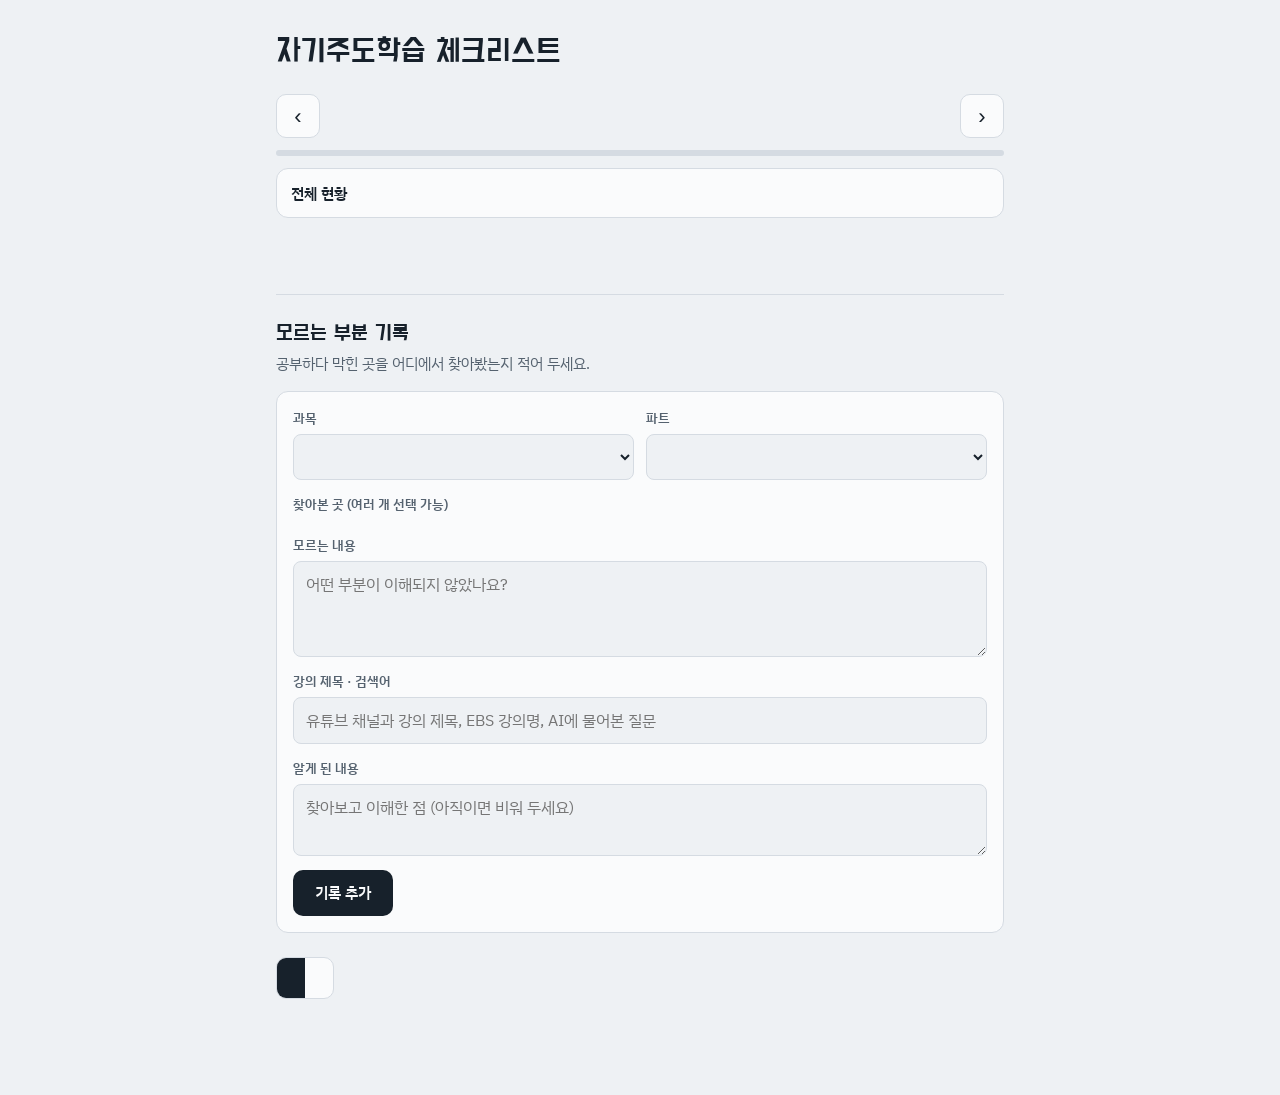
==== study-checklist/index.html @ 1275b54d "Create index.html" ====
<!doctype html>
<html lang="ko">
<head>
<meta charset="utf-8">
<meta name="viewport" content="width=device-width, initial-scale=1, viewport-fit=cover">
<meta name="robots" content="noindex, nofollow">
<meta name="referrer" content="no-referrer">
<title>자기주도학습 체크리스트</title>
<link rel="icon" href="data:,">
<link rel="preconnect" href="https://fonts.googleapis.com">
<link rel="preconnect" href="https://fonts.gstatic.com" crossorigin>
<link rel="stylesheet" href="https://fonts.googleapis.com/css2?family=Do+Hyeon&family=IBM+Plex+Sans+KR:wght@400;500;600&display=swap">
<style>
/* Layout: 한 열 노트 형태. 위에서 아래로 주간 진행 → 전체 현황 → 요일 탭 → 오늘 체크리스트 → 모르는 부분 기록.
   과목마다 고유 색(수학 파랑, 과학 초록, 국어 분홍, 영어 황색)을 쓰고 나머지는 먹색으로 통일한다. */
:root {
  color-scheme: light;
  --bg: #eef1f4;
  --surface: #fafbfc;
  --ink: #17212b;
  --ink-2: #55626f;
  --line: #d5dbe2;
  --accent: #17212b;
  --on-accent: #fafbfc;
  --focus: #2a62d6;
  --danger: #b3362b;
  --warn-bg: #fff4d6;
  --warn-ink: #5e4300;
  --math: #2a62d6;
  --sci: #17784d;
  --ko: #c4365f;
  --en: #8f5a05;
  --font-display: "Do Hyeon", "Apple SD Gothic Neo", "Malgun Gothic", sans-serif;
  --font-body: "IBM Plex Sans KR", "Apple SD Gothic Neo", "Malgun Gothic", "Noto Sans KR", sans-serif;
}
@media (prefers-color-scheme: dark) {
  :root:not([data-theme="light"]) {
    --bg: #0f141a;
    --surface: #171e26;
    --ink: #e7ecf1;
    --ink-2: #9aa7b4;
    --line: #2a343f;
    --accent: #e7ecf1;
    --on-accent: #0f141a;
    --focus: #7aa5ff;
    --danger: #ff8a7d;
    --warn-bg: #3a2f10;
    --warn-ink: #f6dfa0;
    --math: #6b9bff;
    --sci: #4cc48c;
    --ko: #ff7c9f;
    --en: #f0b24a;
    color-scheme: dark;
  }
}
:root[data-theme="dark"] {
  --bg: #0f141a;
  --surface: #171e26;
  --ink: #e7ecf1;
  --ink-2: #9aa7b4;
  --line: #2a343f;
  --accent: #e7ecf1;
  --on-accent: #0f141a;
  --focus: #7aa5ff;
  --danger: #ff8a7d;
  --warn-bg: #3a2f10;
  --warn-ink: #f6dfa0;
  --math: #6b9bff;
  --sci: #4cc48c;
  --ko: #ff7c9f;
  --en: #f0b24a;
  color-scheme: dark;
}

* { box-sizing: border-box; }
html { -webkit-text-size-adjust: 100%; }
body { margin: 0; background: var(--bg); color: var(--ink); font-family: var(--font-body); font-size: 15px; line-height: 1.55; }
h1, h2, h3, p { margin: 0; }
button, input, select, textarea { font: inherit; color: inherit; }
button { cursor: pointer; }
[hidden] { display: none !important; }
:focus-visible { outline: 2px solid var(--focus); outline-offset: 2px; }

.wrap { max-width: 760px; margin-inline: auto; padding-inline: 16px; padding-block: 20px 40px; padding-bottom: calc(40px + env(safe-area-inset-bottom, 0px)); }

/* 상단 */
.top { display: flex; flex-direction: column; gap: 12px; }
h1 { font-family: var(--font-display); font-weight: 400; font-size: clamp(24px, 6vw, 32px); line-height: 1.2; text-wrap: balance; }
.period { color: var(--ink-2); font-size: 13px; font-variant-numeric: tabular-nums; }
.modenote { background: var(--warn-bg); color: var(--warn-ink); border-radius: 10px; padding: 10px 14px; font-size: 14px; }
.weekrow { display: flex; align-items: center; gap: 8px; }
.weekinfo { flex: 1; min-width: 0; display: flex; align-items: baseline; justify-content: space-between; gap: 12px; flex-wrap: wrap; }
.weeklabel { font-weight: 600; font-size: 16px; font-variant-numeric: tabular-nums; }
.weekcount { color: var(--ink-2); font-size: 14px; font-variant-numeric: tabular-nums; }
.icon { width: 44px; height: 44px; flex: none; border: 1px solid var(--line); background: var(--surface); border-radius: 10px; font-size: 22px; line-height: 1; display: grid; place-items: center; }
.icon:hover:not(:disabled) { border-color: var(--ink-2); }
.icon:disabled { opacity: .35; cursor: default; }
.track { height: 6px; background: var(--line); border-radius: 3px; overflow: hidden; }
.fill { height: 100%; width: 0; background: var(--accent); border-radius: 3px; transition: width .25s ease; }
.link { align-self: flex-start; background: none; border: 0; padding: 6px 0; color: var(--ink); text-decoration: underline; text-underline-offset: 3px; font-size: 14px; }

/* 전체 현황 */
.overall { margin-top: 12px; background: var(--surface); border: 1px solid var(--line); border-radius: 12px; overflow: hidden; }
.overall > summary { min-height: 48px; display: flex; align-items: center; gap: 10px; padding-inline: 14px; font-weight: 600; cursor: pointer; list-style-position: inside; }
.overall > summary .sum-total { margin-left: auto; color: var(--ink-2); font-weight: 400; font-size: 13px; font-variant-numeric: tabular-nums; }
.owk { display: grid; grid-template-columns: minmax(0, 1fr) auto; align-items: center; column-gap: 12px; row-gap: 6px; width: 100%; text-align: left; border: 0; border-top: 1px solid var(--line); background: transparent; padding: 10px 14px; min-height: 56px; }
.owk:hover { background: var(--bg); }
.owk[aria-current="true"] { background: var(--bg); }
.owk .ow-name { font-weight: 600; font-size: 14px; font-variant-numeric: tabular-nums; }
.owk .ow-name small { font-weight: 400; color: var(--ink-2); margin-left: 6px; font-size: 12px; }
.owk .ow-stat { color: var(--ink-2); font-size: 13px; font-variant-numeric: tabular-nums; text-align: right; }
.owk .ow-bar { grid-column: 1 / -1; height: 4px; background: var(--line); border-radius: 2px; overflow: hidden; }
.owk .ow-bar i { display: block; height: 100%; background: var(--accent); }

/* 요일 탭 */
.tabs { position: sticky; top: env(safe-area-inset-top, 0px); z-index: 5; background: var(--bg); padding-block: 12px; display: grid; grid-template-columns: repeat(7, minmax(0, 1fr)); gap: 4px; margin-top: 4px; }
.tab { min-height: 66px; padding: 6px 2px; border: 1px solid var(--line); background: var(--surface); border-radius: 10px; display: flex; flex-direction: column; align-items: center; justify-content: center; gap: 2px; }
.tab .dn { font-weight: 600; font-size: 15px; }
.tab .dd { width: 24px; height: 24px; display: grid; place-items: center; border-radius: 50%; font-size: 13px; color: var(--ink-2); font-variant-numeric: tabular-nums; }
.tab.today .dd { border: 1.5px solid currentColor; color: var(--ink); font-weight: 600; }
.tab .dc { font-size: 11px; color: var(--ink-2); font-variant-numeric: tabular-nums; }
.tab.complete .dc { color: var(--sci); font-weight: 600; }
.tab[aria-current="true"] { background: var(--accent); color: var(--on-accent); border-color: var(--accent); }
.tab[aria-current="true"] .dd, .tab[aria-current="true"] .dc, .tab[aria-current="true"].complete .dc { color: var(--on-accent); }
.tab[aria-current="true"].today .dd { color: var(--on-accent); }

/* 오늘 체크리스트 */
.dayhead { display: flex; align-items: center; gap: 10px; flex-wrap: wrap; margin-top: 12px; }
h2 { font-family: var(--font-display); font-weight: 400; font-size: 22px; line-height: 1.3; }
.badge { background: var(--accent); color: var(--on-accent); border-radius: 999px; padding: 1px 10px; font-size: 12px; font-weight: 600; }
.daycount { margin-left: auto; font-family: var(--font-display); font-size: 22px; font-variant-numeric: tabular-nums; }
.alldone { color: var(--sci); font-weight: 600; margin-top: 6px; }
.group { margin-top: 18px; }
.grouphead { display: flex; align-items: center; gap: 8px; font-weight: 600; color: var(--c); font-size: 14px; }
.grouphead .dot { width: 10px; height: 10px; border-radius: 50%; background: var(--c); }
.grouphead .gc { margin-left: auto; color: var(--ink-2); font-weight: 400; font-variant-numeric: tabular-nums; }
.items { list-style: none; margin: 6px 0 0; padding: 0; background: var(--surface); border: 1px solid var(--line); border-radius: 12px; }
.item { display: flex; flex-wrap: wrap; align-items: center; column-gap: 8px; padding-inline: 14px 10px; }
.item + .item { border-top: 1px solid var(--line); }
.check { flex: 1 1 200px; min-width: 0; display: flex; align-items: center; gap: 12px; padding-block: 12px; min-height: 56px; cursor: pointer; }
.check input { position: absolute; opacity: 0; width: 1px; height: 1px; }
.box { flex: none; width: 26px; height: 26px; border: 2px solid var(--c); border-radius: 7px; position: relative; background: transparent; }
.check input:checked + .box { background: var(--c); }
.check input:checked + .box::after { content: ""; position: absolute; left: 7px; top: 2px; width: 7px; height: 13px; border: solid var(--on-accent); border-width: 0 2.5px 2.5px 0; transform: rotate(45deg); }
.check input:focus-visible + .box { outline: 2px solid var(--focus); outline-offset: 2px; }
.itext { min-width: 0; display: flex; flex-direction: column; }
.ititle { font-weight: 500; overflow-wrap: anywhere; }
.ihint { color: var(--ink-2); font-size: 13px; }
.item.done .ititle { text-decoration: line-through; color: var(--ink-2); }
.iact { margin-left: auto; display: flex; align-items: center; gap: 8px; flex-wrap: wrap; padding-bottom: 8px; }
.skip { display: inline-flex; align-items: center; gap: 6px; min-height: 40px; padding: 0 12px 0 10px; border: 1px solid var(--line); border-radius: 999px; font-size: 13px; color: var(--ink-2); cursor: pointer; }
.skip input { width: 18px; height: 18px; margin: 0; accent-color: var(--ink-2); }
.item.skipped .skip { background: var(--ink-2); border-color: var(--ink-2); color: var(--bg); font-weight: 600; }
.item.skipped .skip input { accent-color: var(--bg); }
.item.skipped .ititle { color: var(--ink-2); }
.ask { flex: none; border: 1px solid var(--line); background: transparent; border-radius: 999px; padding: 6px 12px; min-height: 36px; font-size: 13px; color: var(--ink-2); }
.ask:hover { color: var(--ink); border-color: var(--ink-2); }
.s-math { --c: var(--math); }
.s-sci { --c: var(--sci); }
.s-ko { --c: var(--ko); }
.s-en { --c: var(--en); }

/* 기록 */
.log { margin-top: 36px; padding-top: 24px; border-top: 1px solid var(--line); }
.lede { color: var(--ink-2); margin-top: 4px; }
form { margin-top: 16px; display: flex; flex-direction: column; gap: 14px; background: var(--surface); border: 1px solid var(--line); border-radius: 12px; padding: 16px; }
.two { display: grid; grid-template-columns: repeat(auto-fit, minmax(150px, 1fr)); gap: 12px; }
.field { display: flex; flex-direction: column; gap: 6px; min-width: 0; }
.field > span, legend { font-size: 13px; font-weight: 600; color: var(--ink-2); }
fieldset { border: 0; padding: 0; margin: 0; min-width: 0; }
legend { padding: 0; margin-bottom: 6px; }
select, input[type="text"], textarea { width: 100%; min-height: 44px; padding: 10px 12px; font-size: 16px; background: var(--bg); border: 1px solid var(--line); border-radius: 8px; }
textarea { resize: vertical; }
.chips { display: flex; flex-wrap: wrap; gap: 8px; }
.chip { min-height: 40px; padding: 6px 14px; border-radius: 999px; border: 1px solid var(--line); background: var(--bg); font-size: 14px; }
.chip[aria-pressed="true"] { background: var(--accent); color: var(--on-accent); border-color: var(--accent); font-weight: 600; }
.formfoot { display: flex; align-items: center; gap: 12px; flex-wrap: wrap; }
.primary { min-height: 46px; padding: 10px 22px; border: 0; border-radius: 10px; background: var(--accent); color: var(--on-accent); font-weight: 600; }
.hint { color: var(--ink-2); font-size: 13px; }
.msg { color: var(--danger); font-size: 13px; }

.logbar { margin-top: 24px; display: flex; align-items: center; justify-content: space-between; gap: 12px; flex-wrap: wrap; }
.seg { display: inline-flex; border: 1px solid var(--line); border-radius: 10px; overflow: hidden; background: var(--surface); }
.seg button { border: 0; background: transparent; padding: 8px 14px; min-height: 40px; font-size: 14px; }
.seg button[aria-pressed="true"] { background: var(--accent); color: var(--on-accent); font-weight: 600; }
.notes { list-style: none; margin: 12px 0 0; padding: 0; display: flex; flex-direction: column; gap: 10px; }
.empty { color: var(--ink-2); padding: 18px 4px; }
.note { background: var(--surface); border: 1px solid var(--line); border-radius: 12px; padding: 14px 16px; display: flex; flex-direction: column; gap: 8px; min-width: 0; }
.nhead { display: flex; align-items: center; gap: 8px; flex-wrap: wrap; font-size: 13px; }
.ntag { color: var(--c); font-weight: 600; }
.nwhen { color: var(--ink-2); }
.nsrc { margin-left: auto; display: flex; gap: 6px; flex-wrap: wrap; }
.nsrc span { border: 1px solid var(--line); border-radius: 999px; padding: 0 9px; font-size: 12px; }
.nq { font-weight: 500; white-space: pre-wrap; overflow-wrap: anywhere; }
.nmeta { color: var(--ink-2); font-size: 14px; white-space: pre-wrap; overflow-wrap: anywhere; }
.nmeta b { font-weight: 600; color: var(--ink); }
.nact { display: flex; align-items: center; justify-content: space-between; gap: 12px; flex-wrap: wrap; margin-top: 2px; }
.solved { display: inline-flex; align-items: center; gap: 8px; min-height: 40px; cursor: pointer; font-size: 14px; }
.solved input { width: 20px; height: 20px; accent-color: var(--sci); }
.del { border: 0; background: none; color: var(--ink-2); font-size: 13px; min-height: 40px; padding: 0 4px; text-decoration: underline; text-underline-offset: 3px; }
.del.armed { color: var(--danger); font-weight: 600; }
.note.isdone .nq { color: var(--ink-2); }

/* 주소 키가 없을 때 */
.gate { margin-top: 24px; background: var(--surface); border: 1px solid var(--line); border-radius: 12px; padding: 20px 18px; display: flex; flex-direction: column; gap: 8px; }
.gate p { color: var(--ink-2); }

footer { margin-top: 28px; color: var(--ink-2); font-size: 13px; }
footer .err { color: var(--danger); }

@media (min-width: 560px) {
  .wrap { padding-block: 32px 56px; }
  .tab { min-height: 72px; }
}
@media (prefers-reduced-motion: reduce) {
  .fill { transition: none; }
}
</style>
</head>
<body>

<div class="wrap">
  <header class="top">
    <h1>자기주도학습 체크리스트</h1>
    <p class="period" id="period"></p>
    <p class="modenote" id="modeNote" hidden></p>
  </header>

  <section id="gate" class="gate" hidden>
    <h2>주소를 다시 확인해 주세요</h2>
    <p>이 페이지는 부모님께 받은 전체 주소로만 열려요. 주소 끝의 # 뒤 글자까지 함께 열어 주세요.</p>
  </section>

  <div id="app">
    <div class="weekrow" style="margin-top:12px">
      <button id="prevWeek" class="icon" type="button" aria-label="이전 주">‹</button>
      <div class="weekinfo">
        <span id="weekLabel" class="weeklabel"></span>
        <span id="weekCount" class="weekcount"></span>
      </div>
      <button id="nextWeek" class="icon" type="button" aria-label="다음 주">›</button>
    </div>
    <div class="track" id="weekTrack" role="progressbar" aria-label="이번 주 진행률" aria-valuemin="0" aria-valuemax="100" aria-valuenow="0" style="margin-top:12px"><div id="weekFill" class="fill"></div></div>
    <button id="thisWeek" class="link" type="button" hidden>이번 주로 돌아가기</button>

    <details class="overall" id="overall">
      <summary><span>전체 현황</span><span class="sum-total" id="sumTotal"></span></summary>
      <div id="overallList"></div>
    </details>

    <nav id="tabs" class="tabs" aria-label="요일 선택"></nav>

    <main>
      <section aria-labelledby="dayTitle">
        <div class="dayhead">
          <h2 id="dayTitle"></h2>
          <span id="todayBadge" class="badge" hidden>오늘</span>
          <span id="dayCount" class="daycount"></span>
        </div>
        <p id="allDone" class="alldone" hidden></p>
        <div id="groups"></div>
      </section>

      <section id="log" class="log" aria-labelledby="logTitle">
        <h2 id="logTitle">모르는 부분 기록</h2>
        <p class="lede">공부하다 막힌 곳을 어디에서 찾아봤는지 적어 두세요.</p>

        <form id="noteForm" novalidate>
          <div class="two">
            <label class="field"><span>과목</span><select id="nSubject"></select></label>
            <label class="field"><span>파트</span><select id="nPart"></select></label>
          </div>
          <fieldset>
            <legend>찾아본 곳 (여러 개 선택 가능)</legend>
            <div id="nSources" class="chips"></div>
          </fieldset>
          <label class="field"><span>모르는 내용</span><textarea id="nQuestion" rows="3" placeholder="어떤 부분이 이해되지 않았나요?"></textarea></label>
          <label class="field"><span>강의 제목 · 검색어</span><input id="nQuery" type="text" autocomplete="off" placeholder="유튜브 채널과 강의 제목, EBS 강의명, AI에 물어본 질문"></label>
          <label class="field"><span>알게 된 내용</span><textarea id="nAnswer" rows="2" placeholder="찾아보고 이해한 점 (아직이면 비워 두세요)"></textarea></label>
          <div class="formfoot">
            <button class="primary" type="submit">기록 추가</button>
            <span id="nDayHint" class="hint"></span>
            <span id="nMsg" class="msg" role="alert"></span>
          </div>
        </form>

        <div class="logbar">
          <div class="seg" role="group" aria-label="기록 보기 범위">
            <button id="fDay" type="button" aria-pressed="true"></button>
            <button id="fWeek" type="button" aria-pressed="false"></button>
          </div>
        </div>
        <ul id="notes" class="notes"></ul>
      </section>
    </main>
  </div>

  <footer><span id="saveStatus" aria-live="polite"></span></footer>
</div>

<noscript><p style="padding:16px">이 페이지는 JavaScript가 켜져 있어야 동작해요.</p></noscript>

<script type="module">
import { firebaseConfig } from './firebase-config.js';

document.documentElement.lang = 'ko';

/* ---------- 학습 계획 ---------- */
const DAYS = ['월', '화', '수', '목', '금', '토', '일'];
const SUBJ = { math: '수학', sci: '과학', ko: '국어', en: '영어' };
const ORDER = ['math', 'sci', 'ko', 'en'];
const PARTS = {
  math: ['학원 수업', '기타'],
  sci: ['학원 수업', '기타'],
  ko: ['어휘', '문법', '문학', '비문학', '기타'],
  en: ['단어', '문법·구문·독해', '기타']
};
const SOURCES = ['유튜브 강의', 'EBS 강의', 'AI 검색', '기타'];
const ITEMS = {
  math: { s: 'math', part: '학원 수업', title: '수학 학원 출석', hint: '학원에 다녀왔으면 체크' },
  sci: { s: 'sci', part: '학원 수업', title: '과학 학원 출석', hint: '학원에 다녀왔으면 체크' },
  kov: { s: 'ko', part: '어휘', title: '국어 어휘', hint: '매일' },
  kog: { s: 'ko', part: '문법', title: '국어 문법', hint: '금요일' },
  kol: { s: 'ko', part: '문학', title: '국어 문학', hint: '금요일' },
  kon: { s: 'ko', part: '비문학', title: '국어 비문학', hint: '일요일' },
  env: { s: 'en', part: '단어', title: '영어 단어', hint: '매일' },
  eng: { s: 'en', part: '문법·구문·독해', title: '영어 문법 · 구문 · 독해', hint: '일요일' }
};
const SCHEDULE = [
  ['math', 'kov', 'env'],          // 월
  ['sci', 'kov', 'env'],           // 화
  ['math', 'kov', 'env'],          // 수
  ['math', 'kov', 'env'],          // 목
  ['kov', 'kog', 'kol', 'env'],    // 금
  ['math', 'kov', 'env'],          // 토
  ['kov', 'kon', 'env', 'eng']     // 일
];
const WEEK_TOTAL = SCHEDULE.reduce((a, d) => a + d.length, 0);

/* ---------- 기간: 2026-11-23(월) ~ 2027-02-28(일), 14주 ---------- */
const START = new Date(2026, 10, 23);
const WEEKS = 14;

/* ---------- 날짜 ---------- */
const pad = (n) => String(n).padStart(2, '0');
const keyOf = (d) => d.getFullYear() + '-' + pad(d.getMonth() + 1) + '-' + pad(d.getDate());
const addDays = (d, n) => { const x = new Date(d.getFullYear(), d.getMonth(), d.getDate()); x.setDate(x.getDate() + n); return x; };
const md = (d) => (d.getMonth() + 1) + '월 ' + d.getDate() + '일';
const ymd = (d) => d.getFullYear() + '.' + (d.getMonth() + 1) + '.' + d.getDate();
const weekStartOf = (i) => addDays(START, i * 7);
const dayOnly = (d) => new Date(d.getFullYear(), d.getMonth(), d.getDate());

const today = dayOnly(new Date());
const daysSinceStart = Math.floor((today - START) / 86400000);
const todayWeek = Math.floor(daysSinceStart / 7);            // 범위 밖이면 음수 또는 WEEKS 이상
const todayInRange = todayWeek >= 0 && todayWeek < WEEKS;
const todayIdx = ((today.getDay() + 6) % 7);
const startWeek = Math.min(Math.max(todayWeek, 0), WEEKS - 1);

/* ---------- 데이터 ---------- */
const DEL = Symbol('del');
const emptyData = () => ({ checks: {}, skips: {}, notes: {}, updatedAt: 0 });
function normalize(o) {
  o = o || {};
  const obj = (v) => (v && typeof v === 'object' && !Array.isArray(v)) ? v : {};
  return { checks: obj(o.checks), skips: obj(o.skips), notes: obj(o.notes), updatedAt: Number(o.updatedAt) || 0 };
}
function applyPatch(d, p) {
  for (const sec of ['checks', 'skips', 'notes']) {
    const part = p[sec];
    if (!part) continue;
    for (const k of Object.keys(part)) {
      const v = part[k];
      if (v === DEL) delete d[sec][k];
      else if (sec === 'notes') d.notes[k] = Object.assign({}, d.notes[k] || {}, v);
      else d[sec][k] = v;
    }
  }
}

const state = { week: startWeek, day: (todayInRange && todayWeek === startWeek) ? todayIdx : 0, filter: 'day', sources: {} };
let allWeeks = {};          // 'YYYY-MM-DD' -> data
let backend = null;         // { mode, start(onData), write(weekKey, patch) }

const wkey = () => keyOf(weekStartOf(state.week));
const cur = () => allWeeks[wkey()] || emptyData();
const isTodayWeek = () => todayInRange && state.week === todayWeek;

/* ---------- 주소의 비밀 키 ---------- */
function readKey() {
  const re = /^[A-Za-z0-9_-]{20,}$/;
  const m = /(?:^#|&)k=([A-Za-z0-9_-]{20,})/.exec(location.hash);
  let key = m ? m[1] : null;
  if (key) {
    try {
      localStorage.setItem('sdl2:key', key);
      if (localStorage.getItem('sdl2:key') === key) history.replaceState(null, '', location.pathname + location.search);
    } catch (e) {}
    return key;
  }
  try { key = localStorage.getItem('sdl2:key'); } catch (e) { key = null; }
  return (key && re.test(key)) ? key : null;
}

/* ---------- 저장소: 로컬(설정 전) ---------- */
function makeLocalBackend() {
  const prefix = 'sdl2:w:';
  return {
    mode: 'local',
    start(onData) {
      const all = {};
      try {
        for (let i = 0; i < localStorage.length; i++) {
          const k = localStorage.key(i);
          if (k && k.indexOf(prefix) === 0) all[k.slice(prefix.length)] = normalize(JSON.parse(localStorage.getItem(k)));
        }
      } catch (e) {}
      onData(all, { pending: false, local: true });
    },
    write(weekKey) {
      let ok = true;
      try { localStorage.setItem(prefix + weekKey, JSON.stringify(allWeeks[weekKey])); } catch (e) { ok = false; }
      setStatus(ok ? 'local' : 'localfail');
    }
  };
}

/* ---------- 저장소: Firebase(Firestore) ---------- */
async function makeCloudBackend(key) {
  const BASE = 'https://www.gstatic.com/firebasejs/10.14.1/';
  const [appMod, fs] = await Promise.all([import(BASE + 'firebase-app.js'), import(BASE + 'firebase-firestore.js')]);
  const app = appMod.initializeApp(firebaseConfig);
  let db;
  try {
    db = fs.initializeFirestore(app, { localCache: fs.persistentLocalCache({ tabManager: fs.persistentMultipleTabManager() }) });
  } catch (e) {
    db = fs.getFirestore(app);
  }
  const col = fs.collection(db, 'checklists', key, 'weeks');
  const toCloud = (patch) => {
    const out = { updatedAt: Date.now() };
    for (const sec of ['checks', 'skips', 'notes']) {
      if (!patch[sec]) continue;
      out[sec] = {};
      for (const k of Object.keys(patch[sec])) {
        const v = patch[sec][k];
        if (v === DEL) out[sec][k] = fs.deleteField();
        else out[sec][k] = v;
      }
    }
    return out;
  };
  return {
    mode: 'cloud',
    start(onData, onError) {
      fs.onSnapshot(col, (snap) => {
        const all = {};
        snap.docs.forEach((d) => { all[d.id] = normalize(d.data()); });
        onData(all, { pending: snap.metadata.hasPendingWrites, fromCache: snap.metadata.fromCache });
      }, (err) => onError(err));
    },
    write(weekKey, patch) {
      setStatus('saving');
      fs.setDoc(fs.doc(col, weekKey), toCloud(patch), { merge: true }).catch((err) => {
        setStatus('error', err && err.code ? err.code : String(err));
      });
    }
  };
}

/* ---------- 상태 표시 ---------- */
function setStatus(kind, detail) {
  const el = document.getElementById('saveStatus');
  el.className = '';
  const map = {
    cloud: '저장됨 · 부모님 화면에도 바로 반영돼요',
    saving: '저장 중…',
    offline: '인터넷이 끊겼어요. 연결되면 자동으로 저장돼요',
    local: '저장됨 · 이 기기에만 보관돼요 (Firebase 설정 전)',
    localfail: '저장할 수 없어요. 시크릿 모드이거나 브라우저가 저장을 막고 있어요.'
  };
  if (kind === 'error') {
    el.className = 'err';
    el.textContent = '저장하지 못했어요 (' + (detail || '알 수 없는 오류') + '). 보안 규칙과 설정을 확인해 주세요.';
    return;
  }
  el.textContent = map[kind] || '';
}

/* ---------- 변경 적용 ---------- */
function commit(patch) {
  const k = wkey();
  if (!allWeeks[k]) allWeeks[k] = emptyData();
  applyPatch(allWeeks[k], patch);
  allWeeks[k].updatedAt = Date.now();
  backend.write(k, patch);
}

/* ---------- DOM 도우미 ---------- */
function h(tag, props) {
  const e = document.createElement(tag);
  props = props || {};
  for (const k in props) {
    const v = props[k];
    if (k === 'class') e.className = v;
    else if (k === 'checked') e.checked = !!v;
    else if (k.indexOf('on') === 0) e.addEventListener(k.slice(2), v);
    else if (v === true) e.setAttribute(k, '');
    else if (v !== false && v != null) e.setAttribute(k, v);
  }
  for (let i = 2; i < arguments.length; i++) {
    const kids = [].concat(arguments[i]);
    for (const c of kids) {
      if (c == null || c === false) continue;
      e.append(c.nodeType ? c : document.createTextNode(c));
    }
  }
  return e;
}
const $ = (id) => document.getElementById(id);

const countDay = (d, i, sec) => SCHEDULE[i].filter((id) => d[sec][i + '_' + id]).length;
const countWeek = (d, sec) => { let n = 0; for (let i = 0; i < 7; i++) n += countDay(d, i, sec); return n; };

/* ---------- 렌더 ---------- */
function renderWeek() {
  const start = weekStartOf(state.week);
  $('weekLabel').textContent = (state.week + 1) + '주차 · ' + md(start) + ' – ' + md(addDays(start, 6));
  const d = cur();
  const done = countWeek(d, 'checks'), sk = countWeek(d, 'skips');
  const pct = Math.round(done / WEEK_TOTAL * 100);
  $('weekCount').textContent = '완료 ' + done + ' / ' + WEEK_TOTAL + (sk ? ' · 안 함 ' + sk : '');
  $('weekFill').style.width = pct + '%';
  $('weekTrack').setAttribute('aria-valuenow', String(pct));
  $('prevWeek').disabled = state.week <= 0;
  $('nextWeek').disabled = state.week >= WEEKS - 1;
  $('thisWeek').hidden = state.week === startWeek;
}

function renderOverall() {
  const box = $('overallList');
  box.textContent = '';
  let tDone = 0, tSkip = 0, tNotes = 0, tTotal = 0;
  for (let i = 0; i < WEEKS; i++) {
    const start = weekStartOf(i), end = addDays(start, 6);
    const d = allWeeks[keyOf(start)] || emptyData();
    const done = countWeek(d, 'checks'), sk = countWeek(d, 'skips'), nn = Object.keys(d.notes).length;
    tDone += done; tSkip += sk; tNotes += nn; tTotal += WEEK_TOTAL;
    const past = end < today;
    const miss = past ? Math.max(WEEK_TOTAL - done - sk, 0) : 0;
    const stat = '완료 ' + done + '/' + WEEK_TOTAL + (sk ? ' · 안 함 ' + sk : '') + (miss ? ' · 미체크 ' + miss : '') + (nn ? ' · 기록 ' + nn : '');
    box.append(h('button', {
      type: 'button', class: 'owk', 'aria-current': i === state.week ? 'true' : 'false',
      'aria-label': (i + 1) + '주차 ' + md(start) + '부터 ' + md(end) + ', ' + stat,
      onclick: () => { state.week = i; state.day = (todayInRange && i === todayWeek) ? todayIdx : 0; $('overall').open = false; renderAll(); window.scrollTo(0, 0); }
    },
      h('span', { class: 'ow-name' }, (i + 1) + '주차', h('small', null, md(start) + ' – ' + md(end))),
      h('span', { class: 'ow-stat' }, stat),
      h('span', { class: 'ow-bar', 'aria-hidden': 'true' }, h('i', { style: 'width:' + Math.round(done / WEEK_TOTAL * 100) + '%' }))
    ));
  }
  $('sumTotal').textContent = '완료 ' + tDone + '/' + tTotal + (tSkip ? ' · 안 함 ' + tSkip : '') + (tNotes ? ' · 기록 ' + tNotes : '');
}

function renderTabs() {
  const nav = $('tabs');
  nav.textContent = '';
  const d = cur(), start = weekStartOf(state.week);
  for (let i = 0; i < 7; i++) {
    const date = addDays(start, i);
    const done = countDay(d, i, 'checks'), total = SCHEDULE[i].length, sk = countDay(d, i, 'skips');
    const isToday = isTodayWeek() && i === todayIdx;
    const cls = 'tab' + (isToday ? ' today' : '') + (done === total ? ' complete' : '');
    nav.append(h('button', {
      type: 'button', class: cls,
      'aria-current': i === state.day ? 'true' : 'false',
      'aria-label': DAYS[i] + '요일 ' + md(date) + ', ' + done + '/' + total + ' 완료' + (sk ? ', 안 함 ' + sk : '') + (isToday ? ', 오늘' : ''),
      onclick: () => { state.day = i; renderAll(); }
    },
      h('span', { class: 'dn' }, DAYS[i]),
      h('span', { class: 'dd' }, String(date.getDate())),
      h('span', { class: 'dc' }, done + '/' + total + (sk ? ' ·안' + sk : ''))
    ));
  }
}

function renderDay(focusKey, focusSkipKey) {
  const i = state.day, date = addDays(weekStartOf(state.week), i), d = cur();
  $('dayTitle').textContent = DAYS[i] + '요일 · ' + md(date);
  $('todayBadge').hidden = !(isTodayWeek() && i === todayIdx);
  const done = countDay(d, i, 'checks'), total = SCHEDULE[i].length, skn = countDay(d, i, 'skips');
  $('dayCount').textContent = done + ' / ' + total;
  const al = $('allDone');
  al.hidden = (done + skn) !== total;
  al.textContent = skn ? ('이 날 항목을 모두 기록했어요. (안 함 ' + skn + '개)') : '이 날 할 일을 모두 마쳤어요.';

  const wrap = $('groups');
  wrap.textContent = '';
  ORDER.forEach((s) => {
    const ids = SCHEDULE[i].filter((id) => ITEMS[id].s === s);
    if (!ids.length) return;
    const gd = ids.filter((id) => d.checks[i + '_' + id]).length;
    const ul = h('ul', { class: 'items' });
    ids.forEach((id) => {
      const it = ITEMS[id], k = i + '_' + id, on = !!d.checks[k], off = !!d.skips[k];
      const input = h('input', {
        type: 'checkbox', checked: on, 'data-k': k,
        onchange: (e) => {
          if (e.target.checked) commit({ checks: { [k]: true }, skips: { [k]: DEL } });
          else commit({ checks: { [k]: DEL } });
          renderWeek(); renderOverall(); renderTabs(); renderDay(k);
        }
      });
      const skipInput = h('input', {
        type: 'checkbox', checked: off, 'data-sk': k, 'aria-label': it.title + ' 안 함',
        onchange: (e) => {
          if (e.target.checked) commit({ skips: { [k]: true }, checks: { [k]: DEL } });
          else commit({ skips: { [k]: DEL } });
          renderWeek(); renderOverall(); renderTabs(); renderDay(null, k);
        }
      });
      ul.append(h('li', { class: 'item s-' + s + (on ? ' done' : '') + (off ? ' skipped' : '') },
        h('label', { class: 'check' },
          input, h('span', { class: 'box', 'aria-hidden': 'true' }),
          h('span', { class: 'itext' },
            h('span', { class: 'ititle' }, it.title),
            h('span', { class: 'ihint' }, it.hint))
        ),
        h('div', { class: 'iact' },
          h('label', { class: 'skip' }, skipInput, '안 함'),
          h('button', {
            type: 'button', class: 'ask', 'aria-label': it.title + ' 중 모르는 부분 적기',
            onclick: () => prefill(it.s, it.part)
          }, '모르는 부분 적기'))
      ));
    });
    wrap.append(h('div', { class: 'group s-' + s },
      h('div', { class: 'grouphead' },
        h('span', { class: 'dot', 'aria-hidden': 'true' }),
        h('span', null, SUBJ[s]),
        h('span', { class: 'gc' }, gd + '/' + ids.length)),
      ul));
  });
  const fe = focusKey ? wrap.querySelector('input[data-k="' + focusKey + '"]')
    : focusSkipKey ? wrap.querySelector('input[data-sk="' + focusSkipKey + '"]') : null;
  if (fe) fe.focus({ preventScroll: true });
}

function renderFormMeta() {
  $('nDayHint').textContent = DAYS[state.day] + '요일 기록으로 저장돼요';
  const all = Object.keys(cur().notes);
  const dayN = all.filter((id) => cur().notes[id].day === state.day).length;
  $('fDay').textContent = DAYS[state.day] + '요일 기록 (' + dayN + ')';
  $('fWeek').textContent = (state.week + 1) + '주차 전체 (' + all.length + ')';
  $('fDay').setAttribute('aria-pressed', String(state.filter === 'day'));
  $('fWeek').setAttribute('aria-pressed', String(state.filter === 'week'));
}

function renderNotes() {
  const ul = $('notes');
  ul.textContent = '';
  const notes = cur().notes;
  const list = Object.keys(notes).map((id) => Object.assign({ id }, notes[id]))
    .filter((n) => state.filter === 'week' || n.day === state.day);
  list.sort((a, b) => (b.ts || 0) - (a.ts || 0));
  if (!list.length) {
    ul.append(h('li', { class: 'empty' }, state.filter === 'week'
      ? '이 주에는 아직 적은 기록이 없어요.'
      : DAYS[state.day] + '요일에는 아직 적은 기록이 없어요. 공부하다 막히면 위 양식에 적어 보세요.'));
    return;
  }
  list.forEach((n) => {
    const date = addDays(weekStartOf(state.week), n.day);
    const srcs = (n.sources || []).map((s) => h('span', null, s));
    let armed = false, timer = null;
    const del = h('button', {
      type: 'button', class: 'del',
      onclick: () => {
        if (!armed) {
          armed = true; del.classList.add('armed'); del.textContent = '한 번 더 누르면 삭제';
          timer = setTimeout(() => { armed = false; del.classList.remove('armed'); del.textContent = '삭제'; }, 3000);
          return;
        }
        clearTimeout(timer);
        commit({ notes: { [n.id]: DEL } });
        renderOverall(); renderFormMeta(); renderNotes();
      }
    }, '삭제');
    ul.append(h('li', { class: 'note s-' + n.subject + (n.solved ? ' isdone' : '') },
      h('div', { class: 'nhead' },
        h('span', { class: 'ntag' }, (SUBJ[n.subject] || '') + ' · ' + (n.part || '')),
        h('span', { class: 'nwhen' }, DAYS[n.day] + '요일 ' + md(date)),
        srcs.length ? h('span', { class: 'nsrc' }, srcs) : null),
      h('p', { class: 'nq' }, n.question || ''),
      n.query ? h('p', { class: 'nmeta' }, h('b', null, '찾아본 것 '), n.query) : null,
      n.answer ? h('p', { class: 'nmeta' }, h('b', null, '알게 된 내용 '), n.answer) : null,
      h('div', { class: 'nact' },
        h('label', { class: 'solved' },
          h('input', {
            type: 'checkbox', checked: !!n.solved,
            onchange: (e) => { commit({ notes: { [n.id]: { solved: e.target.checked } } }); renderNotes(); }
          }),
          '이해했어요'),
        del)
    ));
  });
}

function renderAll() {
  renderWeek(); renderOverall(); renderTabs(); renderDay(); renderFormMeta(); renderNotes();
}

/* ---------- 기록 양식 ---------- */
function fillParts(subject, part) {
  const sel = $('nPart');
  sel.textContent = '';
  PARTS[subject].forEach((p) => sel.append(h('option', { value: p }, p)));
  if (part && PARTS[subject].indexOf(part) >= 0) sel.value = part;
}
function renderSources() {
  const box = $('nSources');
  box.textContent = '';
  SOURCES.forEach((s) => {
    box.append(h('button', {
      type: 'button', class: 'chip', 'aria-pressed': state.sources[s] ? 'true' : 'false',
      onclick: (e) => {
        state.sources[s] = !state.sources[s];
        e.currentTarget.setAttribute('aria-pressed', String(!!state.sources[s]));
      }
    }, s));
  });
}
function prefill(subject, part) {
  $('nSubject').value = subject;
  fillParts(subject, part);
  const reduce = window.matchMedia && window.matchMedia('(prefers-reduced-motion: reduce)').matches;
  try { $('noteForm').scrollIntoView({ behavior: reduce ? 'auto' : 'smooth', block: 'start' }); } catch (e) {}
  $('nQuestion').focus({ preventScroll: true });
}

function initForm() {
  const sel = $('nSubject');
  ORDER.forEach((s) => sel.append(h('option', { value: s }, SUBJ[s])));
  fillParts(ORDER[0]);
  sel.addEventListener('change', () => fillParts(sel.value));
  renderSources();
  $('noteForm').addEventListener('submit', (e) => {
    e.preventDefault();
    const q = $('nQuestion').value.trim();
    if (!q) { $('nMsg').textContent = '모르는 내용을 적어 주세요.'; $('nQuestion').focus(); return; }
    $('nMsg').textContent = '';
    const id = Date.now().toString(36) + Math.random().toString(36).slice(2, 6);
    commit({ notes: { [id]: {
      day: state.day,
      subject: $('nSubject').value,
      part: $('nPart').value,
      sources: SOURCES.filter((s) => state.sources[s]),
      question: q,
      query: $('nQuery').value.trim(),
      answer: $('nAnswer').value.trim(),
      solved: false,
      ts: Date.now()
    } } });
    $('nQuestion').value = ''; $('nQuery').value = ''; $('nAnswer').value = '';
    state.sources = {}; renderSources();
    state.filter = 'day';
    renderOverall(); renderFormMeta(); renderNotes();
  });
  $('nQuestion').addEventListener('input', () => { $('nMsg').textContent = ''; });
  $('fDay').addEventListener('click', () => { state.filter = 'day'; renderFormMeta(); renderNotes(); });
  $('fWeek').addEventListener('click', () => { state.filter = 'week'; renderFormMeta(); renderNotes(); });
}

/* ---------- 주 이동 ---------- */
function goWeek(delta) {
  const n = state.week + delta;
  if (n < 0 || n >= WEEKS) return;
  state.week = n;
  state.day = isTodayWeek() ? todayIdx : 0;
  renderAll();
}
$('prevWeek').addEventListener('click', () => goWeek(-1));
$('nextWeek').addEventListener('click', () => goWeek(1));
$('thisWeek').addEventListener('click', () => {
  state.week = startWeek; state.day = isTodayWeek() ? todayIdx : 0; renderAll();
});

/* ---------- 시작 ---------- */
async function boot() {
  $('period').textContent = ymd(START) + ' – ' + ymd(addDays(START, WEEKS * 7 - 1)) + ' · ' + WEEKS + '주';
  initForm();

  const configured = firebaseConfig && firebaseConfig.apiKey && firebaseConfig.projectId
    && String(firebaseConfig.apiKey).indexOf('YOUR_') !== 0 && String(firebaseConfig.projectId).indexOf('YOUR_') !== 0;

  if (configured) {
    const key = readKey();
    if (!key) {
      $('app').hidden = true;
      $('gate').hidden = false;
      $('saveStatus').textContent = '';
      return;
    }
    try {
      backend = await makeCloudBackend(key);
    } catch (e) {
      backend = null;
      setStatus('error', 'Firebase를 불러오지 못했어요');
    }
  }
  if (!backend) {
    backend = makeLocalBackend();
    if (configured) {
      $('modeNote').hidden = false;
      $('modeNote').textContent = '인터넷 연결 또는 Firebase 설정에 문제가 있어 이 기기에만 저장 중이에요.';
    } else {
      $('modeNote').hidden = false;
      $('modeNote').textContent = 'Firebase 설정 전이라 이 기기에만 저장돼요. 설정을 마치면 부모님 화면과 연결돼요.';
    }
  }

  let lastJson = '';
  backend.start((all, meta) => {
    const json = JSON.stringify(all);
    const changed = json !== lastJson;
    lastJson = json;
    if (changed) { allWeeks = all; renderAll(); }
    if (backend.mode === 'cloud') setStatus(meta.pending ? 'saving' : (meta.fromCache && !navigator.onLine ? 'offline' : 'cloud'));
    else setStatus('local');
  }, (err) => {
    setStatus('error', err && err.code ? err.code : String(err));
  });
  renderAll();
}
boot();
</script>
</body>
</html>
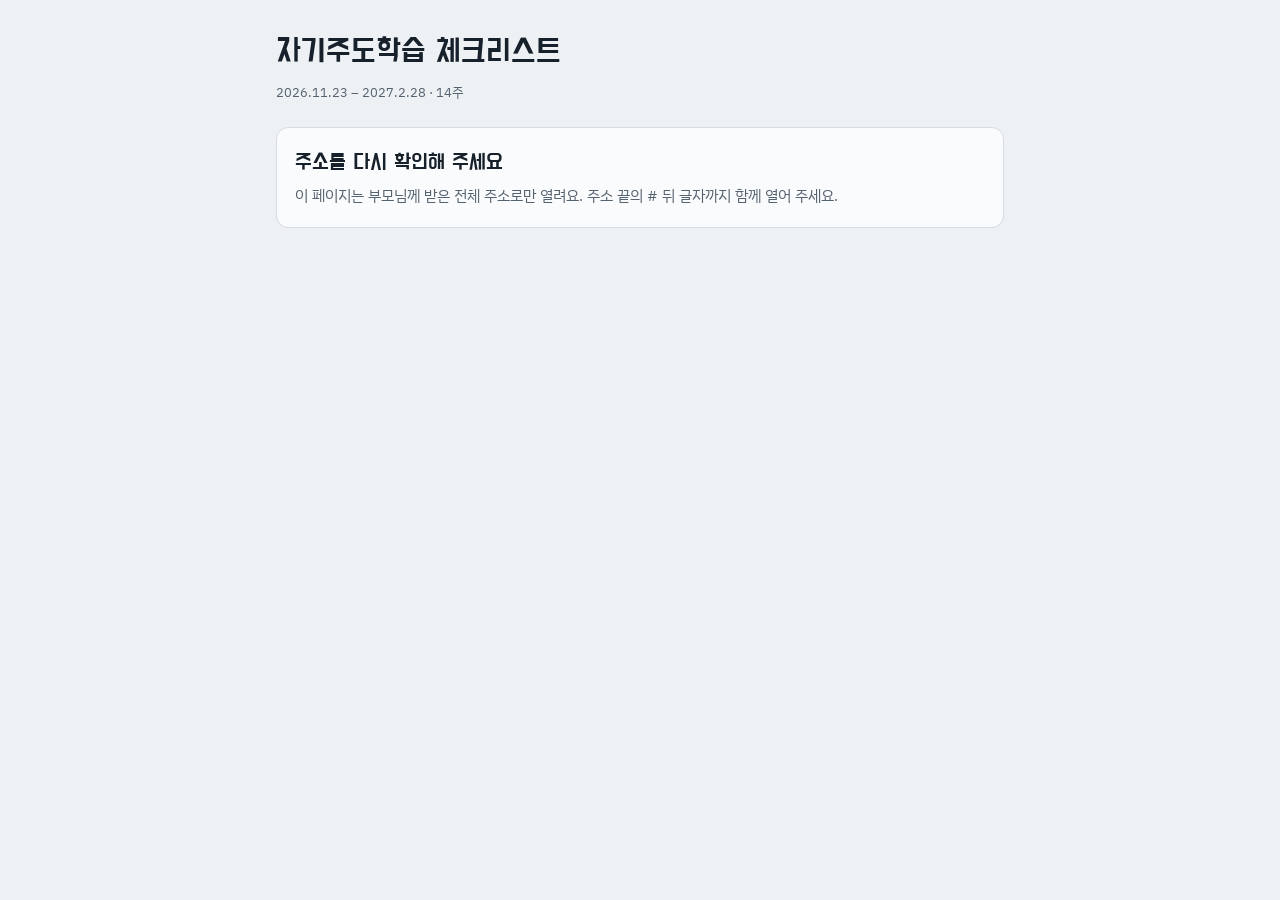
==== commit 3910083e: "Update index.html" ====
--- a/study-checklist/index.html
+++ b/study-checklist/index.html
@@ -394,7 +394,6 @@
   if (key) {
     try {
       localStorage.setItem('sdl2:key', key);
-      if (localStorage.getItem('sdl2:key') === key) history.replaceState(null, '', location.pathname + location.search);
     } catch (e) {}
     return key;
   }
